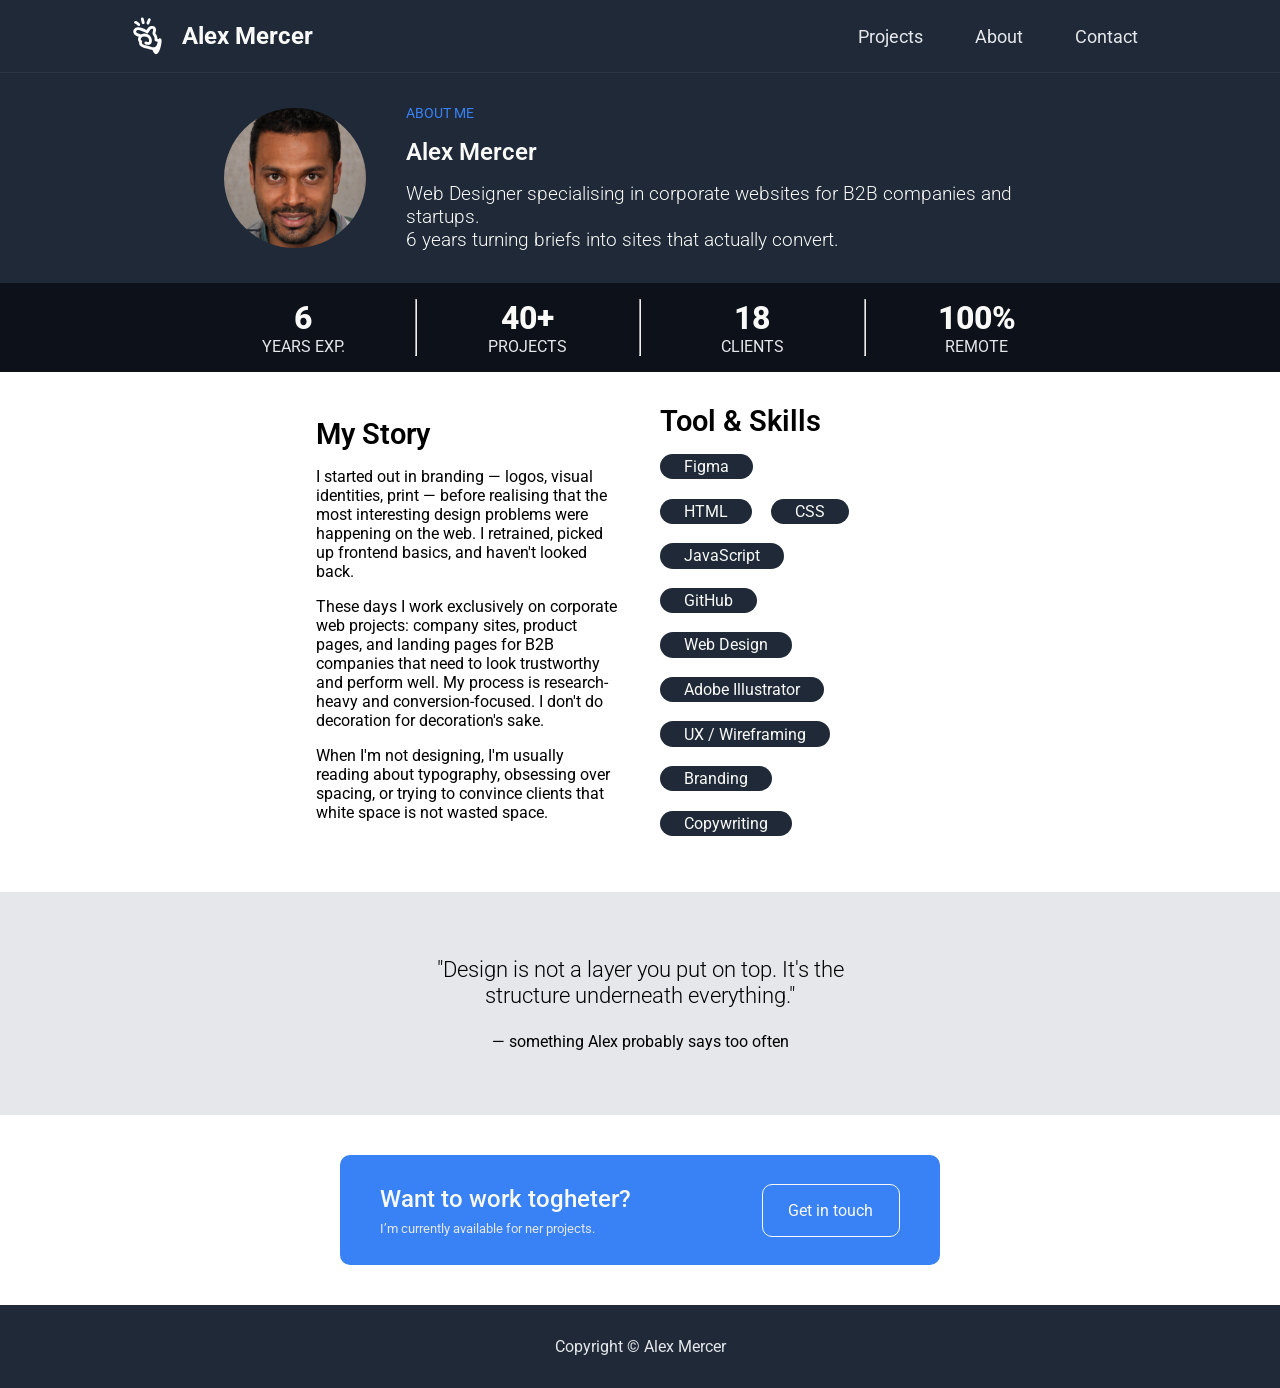
==== about.html @ 3eaa56cc "Update" ====
<!DOCTYPE html>

<html lang="en">

<head>
    <meta charset="UTF-8">
    <meta name="viewport" content="width=device-width, initial-scale=1.0">

    <meta name="description"
        content="We provide guidance in areas such as leadership development, process refinement, and growth planning - helping you stay resilient in an evolving marketplace.">
    <meta name="author" content="Paula, Daniele and Francesco">

    <title>About</title>

    <link rel="icon" href="assets/logos/logo.svg" type="image/svg+xml">

    <link rel="preconnect" href="https://fonts.googleapis.com">
    <link rel="preconnect" href="https://fonts.gstatic.com" crossorigin>
    <link
        href="https://fonts.googleapis.com/css2?family=Inter:ital,opsz,wght@0,14..32,100..900;1,14..32,100..900&family=Roboto+Mono:ital,wght@0,100..700;1,100..700&family=Roboto:ital,wght@0,100..900;1,100..900&display=swap"
        rel="stylesheet">

    <link rel="stylesheet" href="https://use.hugeicons.com/font/icons.css">

    <link rel="stylesheet" href="css/base.css">

    <link rel="stylesheet" href="css/components/header.css">
    <link rel="stylesheet" href="css/components/footer.css">

    <link rel="stylesheet" href="css/pages/about.css">
</head>

<body class="about-body-container">

    <header class="header">
        <a href="index.html" class="header-logo">
            <img src="assets/logos/logo.svg" alt="Alex Mercer's Logo">
            <span>Alex Mercer</span>
        </a>
        <div>
            <input type="checkbox" id="menu-toggle" class="menu-checkbox">
            <label for="menu-toggle" class="hamburger">
                <span class="bar"></span>
                <span class="bar"></span>
                <span class="bar"></span>
            </label>

            <nav class="nav">
                <ul class="nav-items">
                    <li><a href="projects.html">Projects</a></li>
                    <li><a href="about.html">About</a></li>
                    <li><a href="contact.html">Contact</a></li>
                </ul>
            </nav>
        </div>
    </header>

    <main class="about-main-container">
        <section class="about-section1">
            <div class="about-section1-content">
                <figure>
                    <img width="150" src="/assets/profile-picture-Alex.png" alt="">
                    <figcaption></figcaption>
                </figure>

                <div class="about-section1-info">
                    <span>ABOUT ME</span>
                    <h1>Alex Mercer</h1>
                    <p>
                        Web Designer specialising in corporate websites for B2B companies and startups. <br>
                        6 years turning briefs into sites that actually convert.
                    </p>
                </div>
            </div>
        </section>

        <section class="about-section2">
            <div class="about-section2-content">
                <ol>
                    <li>
                        <h2>6</h2>
                        <span>YEARS EXP.</span>
                    </li>
                    <hr>
                    <li>
                        <h2>40+</h2>
                        <span>PROJECTS</span>
                    </li>
                    <hr>
                    <li>
                        <h2>18</h2>
                        <span>CLIENTS</span>
                    </li>
                    <hr>
                    <li>
                        <h2>100%</h2>
                        <span>REMOTE</span>
                    </li>
                </ol>
            </div>
        </section>

        <section class="about-section3">
            <div class="about-story">
                <h3>My Story</h3>
                <p>
                    I started out in branding — logos, visual identities, print — before realising that the most
                    interesting design problems were happening on the web.
                    I retrained, picked up frontend basics, and haven't looked back.
                </p>
                <p>
                    These days I work exclusively on corporate web projects: company sites, product pages, and landing
                    pages for B2B companies that need to look trustworthy and perform well.
                    My process is research-heavy and conversion-focused. I don't do decoration for decoration's sake.
                </p>
                <p>
                    When I'm not designing, I'm usually reading about typography, obsessing over spacing, or trying to
                    convince clients that white space is not wasted space.
                </p>
            </div>

            <div class="about-skills">
                <h3>Tool & Skills</h3>
                <ol>
                    <li>Figma</li>
                    <li>HTML</li>
                    <li>CSS</li>
                    <li>JavaScript</li>
                    <li>GitHub</li>
                    <li>Web Design</li>
                    <li>Adobe Illustrator</li>
                    <li>UX / Wireframing</li>
                    <li>Branding</li>
                    <li>Copywriting</li>
                </ol>
            </div>
        </section>

        <section class="about-section4">
            <p>"Design is not a layer you put on top. It's the structure underneath everything."</p>
            <p>— something Alex probably says too often</p>
        </section>

        <section class="about-section5">
            <div class="about-section5-content">
                <div>
                    <h4>Want to work togheter?</h4>
                    <p>I’m currently available for ner projects.</p>
                </div>
                <a href="/contact.html">Get in touch</a>
            </div>
        </section>
    </main>

    <footer class="footer">
        <p>Copyright © Alex Mercer</p>
    </footer>
</body>

</html>
---- css/base.css ----
:root {
    --color-white: #F9FAF8;
    --color-dark: #1F2937;
    --color-darkest: #0d121a;
    --color-grey: #E5E7EB;

    --color-accent: #3882F6;

    --color-error: #ff4d4f;
    --color-success: #52c41a;
    --color-warning: #faad14;

    --logo-size: 1.5rem;
    --hero-main: 3rem;
    --hero-secondary: 1.125rem;
    --information-header: 2.25rem;
    --quote-text: 2.25rem;

    --font-roboto: 'Roboto', system-ui, sans-serif;
    --font-mono: 'Roboto Mono', Consolas, monospace;
}

*, *::before, *::after {
    margin: 0;
    padding: 0;
    box-sizing: border-box;
}

html {
    scroll-behavior: smooth;
}

body {
    margin: 0;
    padding: 0;
    font-family: var(--font-roboto);
}

h1, h2, h3, h4, h5, h6,
p,
span,
small, strong, em {
    margin: 0;
    padding: 0;
    font-weight: normal;
}

ul, ol {
    margin: 0;
    padding: 0;
    list-style-type: none;
}

a {
    margin: 0;
    padding: 0;
    text-decoration: none;
}

button, input, select, textarea {
    margin: 0;
    padding: 0;
    font-family: inherit;
    font-size: inherit;
    color: inherit;
    background: none;
    border: none;
    outline: none;
}

img, picture, video, canvas, svg {
    display: block;
    max-width: 100%;
    height: auto;
}
---- css/components/header.css ----
.header {
  display: flex;
  justify-content: space-between;
  align-items: center;
  background-color: var(--color-dark);
  border-bottom: 1px solid #f5f5f510;
  padding: 1rem 8rem;
}

.header-logo {
  display: flex;
  align-items: center;
  gap: 0.875rem;
}

.header-logo img {
  height: 2.5rem;
  width: auto;
}

.header-logo span {
  color: var(--color-white);
  font-size: var(--logo-size);
  font-weight: 700;
}

.nav-items {
  display: flex;
  align-items: center;
  gap: 1.5rem;
}

.nav-items a {
  font-size: var(--hero-secondary);
  color: var(--color-grey);
  padding: 0.5rem 0.875rem;
  border-radius: 0.5rem;
  transition: 0.15s ease-in-out;
}

.nav-items a:hover {
  background-color: #304b7750;
  color: var(--color-accent);
}

/* Responsive */
.menu-checkbox {
  display: none;
}

.hamburger {
  display: none;
  cursor: pointer;
  padding: 10px;
}

.bar {
  display: block;
  width: 25px;
  height: 3px;
  margin: 5px 0;
  background-color: var(--color-white);
  transition: 0.3s;
}

@media (max-width: 767px) {
  .header {
    padding: 1rem 1.25rem;
    flex-wrap: wrap;
  }

  .hamburger {
    display: block;
  }

  .nav {
    position: fixed;
    top: 70px;
    left: -100%;
    width: 100%;
    background-color: var(--color-dark);
    border-top: 2px solid var(--color-white);
    border-bottom: 2px solid var(--color-white);
    transition: left 0.4s ease;
  }

  .nav-items {
    flex-direction: column;
    align-items: center;
    gap: 1.5rem;
    padding: 1rem;
  }

  .menu-checkbox:checked~.hamburger~.nav {
    left: 0;
  }

  .menu-checkbox:checked~.hamburger .bar:nth-child(1) {
    transform: translateY(8px) rotate(45deg);
  }

  .menu-checkbox:checked~.hamburger .bar:nth-child(2) {
    opacity: 0;
  }

  .menu-checkbox:checked~.hamburger .bar:nth-child(3) {
    transform: translateY(-8px) rotate(-45deg);
  }
}
---- css/components/footer.css ----
.footer {
    width: 100%;
    background-color: var(--color-dark);
    text-align: center;
    color: var(--color-grey);
    padding: 2rem;
}
---- css/pages/about.css ----
.about-body-container {
    width: 100vw;
    height: 100vh;
}

.about-main-container {
    display: flex;
    align-items: center;
    flex-direction: column;

}

.about-section1 {
    width: 100%;
    display: flex;
    justify-content: center;
    background-color: var(--color-dark);
    color: var(--color-white);
}

.about-section1-content {
    width: 70%;
    padding: 2rem;
    display: flex;
    align-items: center;
    gap: 2.5rem;
}

.about-section1-content img {
    border-radius: 100%;
}

.about-section1-info {
    display: flex;
    flex-direction: column;
    gap: 1rem;
}

.about-section1-info span {
    font-size: 0.9rem;
    font-weight: 400;
    color: var(--color-accent);
}

.about-section1-info h1 {
    font-weight: 600;
}

.about-section1-info p {
    font-size: 1.2rem;
    font-weight: 300;
}

.about-section2 {
    width: 100%;
    display: flex;
    justify-content: center;
    background-color: var(--color-darkest);
    color: var(--color-white);
}

.about-section2-content {
    width: 70%;
    padding: 1rem 0;
}

.about-section2-content ol {
    display: flex;
    justify-content: center;
}

.about-section2-content ol li {
    flex: 1;
    text-align: center;
}

.about-section2-content ol li h2 {
    font-size: 2rem;
    font-weight: 800;
}

.about-section2-content ol li span {
    color: var(--color-grey);
    font-weight: 400;
}

.about-section2-content ol li hr {
    color: var(--color-grey);
}

.about-section3 {
    display: flex;
    justify-content: center;
    align-items: center;
    padding: 2rem;
    gap: 2.5rem;
    margin-bottom: 1.5rem;
}

.about-section3 div {
    width: 25%;
}

.about-section3 h3 {
    font-size: 1.8rem;
    font-weight: 600;
}

.about-section3 .about-story,
.about-section3 .about-skills {
    display: flex;
    flex-direction: column;
    gap: 1rem;
}

.about-section3 .about-skills ol {
    width: 65%;
    display: flex;
    flex-wrap: wrap;
    gap: 1.2rem;
}

.about-section3 .about-skills li {
    background-color: var(--color-dark);
    color: var(--color-white);
    padding: 0.2rem 1.5rem;
    border-radius: 50px;
}

.about-section4 {
    width: 100%;
    background-color: var(--color-grey);
    text-align: center;
    padding: 2.5rem;
}

.about-section4 p {
    margin: 1.5rem 0;
}

.about-section4 p:first-of-type {
    width: 40%;
    margin-left: auto;
    margin-right: auto;
    font-size: 1.4rem;
    font-weight: 300;
}

.about-section5 {
    width: 100%;
    padding: 2.5rem;

}

.about-section5-content {
    width: 50%;
    margin-left: auto;
    margin-right: auto;
    background-color: var(--color-accent);
    color: var(--color-white);
    display: flex;
    justify-content: space-between;
    align-items: center;
    padding: 1.8rem 2.5rem;
    border-radius: 10px;
}

.about-section5-content h4 {
    font-size: 1.5rem;
    font-weight: 500;
    margin-bottom: 0.5rem;
}

.about-section5-content p {
    font-size: 0.8rem;
    color: var(--color-grey);
}

.about-section5-content a {
    color: var(--color-white);
    border: 1px solid var(--color-white);
    border-radius: 10px;
    padding: 1rem 1.6rem;
    transition: color 0.3s ease, background-color 0.3s ease;
}

.about-section5-content a:hover,
.about-section5-content a:active {
    background-color: var(--color-white);
    color: var(--color-accent);
}

@media (max-width: 767px) {

    .about-section1-content {
        width: 90%;
        padding: 1rem;
        flex-direction: column;
        text-align: center;
        gap: 1.5rem;
    }

    .about-section1-info {
        gap: 0.5rem;
    }

    .about-section2-content {
        width: 100%;
    }

    .about-section2-content ol {
        justify-content: space-between;
    }

    .about-section2-content ol li h2 {
        font-size: 1.6rem;
        font-weight: 700;
    }

    .about-section2-content ol li span {
        font-size: 0.9rem;
    }

    .about-section3 {
        flex-direction: column;
        text-align: center;
        padding: 1rem;
    }

    .about-section3 div {
        width: 100%;
    }

    .about-section3 .about-skills ol {
        width: 100%;
        align-items: center;
        justify-content: center;
    }

    .about-section4 {
        padding: 1.8rem;
    }

    .about-section4 p {
        margin: 1rem 0;
    }

    .about-section4 p:first-of-type {
        width: 100%;
        font-size: 1.2rem;
    }

    .about-section5-content {
        width: 100%;
        flex-direction: column;
        text-align: center;
        padding: 1.2rem 2rem;
        gap: 1rem;
    }

    .about-section5-content a {
        padding: 0.5rem 1rem;
    }
}
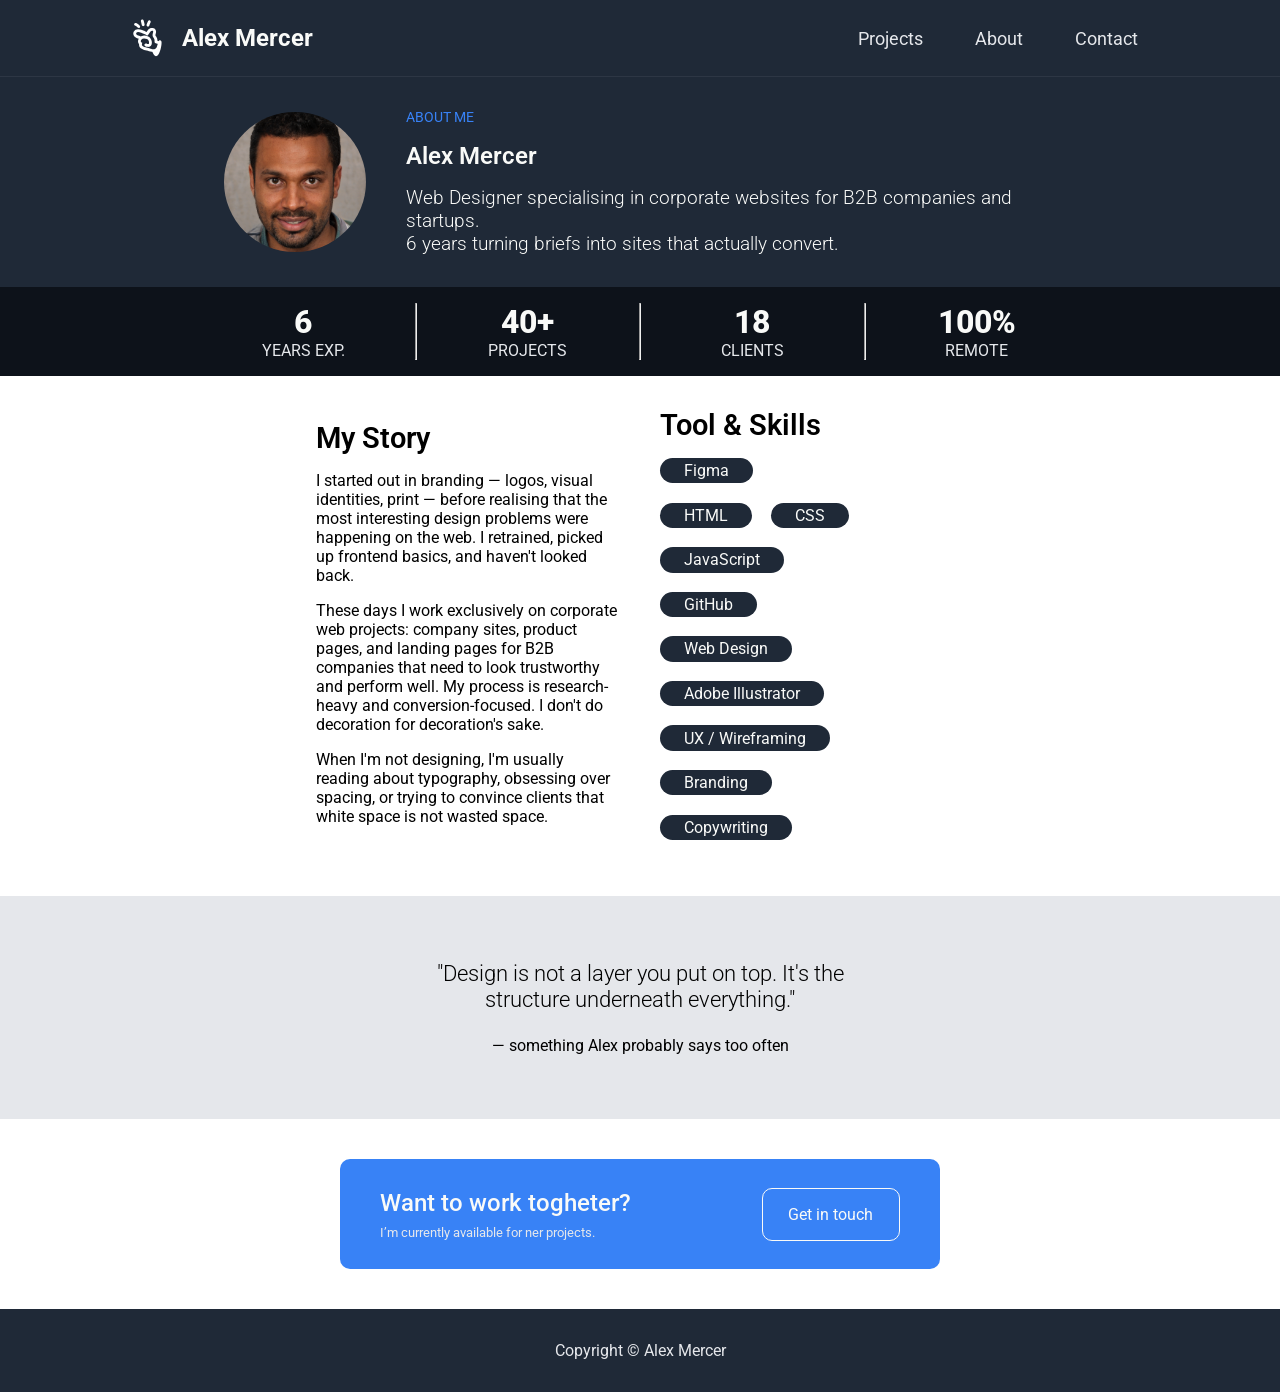
==== commit 434bc53c: "Review and Bugfix" ====
--- a/about.html
+++ b/about.html
@@ -1,5 +1,4 @@
 <!DOCTYPE html>
-
 <html lang="en">
 
 <head>
@@ -10,6 +9,11 @@
         content="We provide guidance in areas such as leadership development, process refinement, and growth planning - helping you stay resilient in an evolving marketplace.">
     <meta name="author" content="Paula, Daniele and Francesco">
 
+    <meta property="og:title" content="Website | by Group">
+    <meta property="og:description"
+        content="We provide guidance in areas such as leadership development, process refinement, and growth planning.">
+    <meta property="og:type" content="website">
+
     <title>About</title>
 
     <link rel="icon" href="assets/logos/logo.svg" type="image/svg+xml">
@@ -17,9 +21,8 @@
     <link rel="preconnect" href="https://fonts.googleapis.com">
     <link rel="preconnect" href="https://fonts.gstatic.com" crossorigin>
     <link
-        href="https://fonts.googleapis.com/css2?family=Inter:ital,opsz,wght@0,14..32,100..900;1,14..32,100..900&family=Roboto+Mono:ital,wght@0,100..700;1,100..700&family=Roboto:ital,wght@0,100..900;1,100..900&display=swap"
+        href="https://fonts.googleapis.com/css2?family=Roboto+Mono:ital,wght@0,100..700;1,100..700&family=Roboto:ital,wght@0,100..900;1,100..900&display=swap"
         rel="stylesheet">
-
     <link rel="stylesheet" href="https://use.hugeicons.com/font/icons.css">
 
     <link rel="stylesheet" href="css/base.css">
@@ -39,7 +42,7 @@
         </a>
         <div>
             <input type="checkbox" id="menu-toggle" class="menu-checkbox">
-            <label for="menu-toggle" class="hamburger">
+            <label for="menu-toggle" class="hamburger" aria-label="Toggle navigations">
                 <span class="bar"></span>
                 <span class="bar"></span>
                 <span class="bar"></span>
@@ -48,7 +51,7 @@
             <nav class="nav">
                 <ul class="nav-items">
                     <li><a href="projects.html">Projects</a></li>
-                    <li><a href="about.html">About</a></li>
+                    <li><a href="about.html" aria-current="page">About</a></li>
                     <li><a href="contact.html">Contact</a></li>
                 </ul>
             </nav>
--- a/css/components/header.css
+++ b/css/components/header.css
@@ -4,7 +4,7 @@
   align-items: center;
   background-color: var(--color-dark);
   border-bottom: 1px solid #f5f5f510;
-  padding: 1rem 8rem;
+  padding: 1.125rem 8rem;
 }
 
 .header-logo {
@@ -43,7 +43,6 @@
   color: var(--color-accent);
 }
 
-/* Responsive */
 .menu-checkbox {
   display: none;
 }
@@ -63,10 +62,19 @@
   transition: 0.3s;
 }
 
-@media (max-width: 767px) {
+@media (max-width: 1024px) {
+  .header {
+    padding: 1.125rem 3rem;
+  }
+}
+
+@media (max-width: 600px) {
   .header {
     padding: 1rem 1.25rem;
-    flex-wrap: wrap;
+    justify-content: space-between;
+    flex-direction: row;
+    align-items: center;
+    gap: 0;
   }
 
   .hamburger {
@@ -106,4 +114,59 @@
   .menu-checkbox:checked~.hamburger .bar:nth-child(3) {
     transform: translateY(-8px) rotate(-45deg);
   }
+
+  .nav-items a {
+    padding: 0.5rem 0.875rem;
+    font-size: var(--hero-secondary);
+  }
+}
+
+@media (min-width: 601px) and (max-width: 768px) {
+  .header {
+    padding: 1rem 1.25rem;
+    justify-content: space-between;
+  }
+
+  .hamburger {
+    display: block;
+  }
+
+  .nav {
+    position: fixed;
+    top: 70px;
+    left: -100%;
+    width: 100%;
+    background-color: var(--color-dark);
+    border-top: 2px solid var(--color-white);
+    border-bottom: 2px solid var(--color-white);
+    transition: left 0.4s ease;
+  }
+
+  .nav-items {
+    flex-direction: column;
+    align-items: center;
+    gap: 1.5rem;
+    padding: 1rem;
+  }
+
+  .menu-checkbox:checked~.hamburger~.nav {
+    left: 0;
+  }
+
+  .menu-checkbox:checked~.hamburger .bar:nth-child(1) {
+    transform: translateY(8px) rotate(45deg);
+  }
+
+  .menu-checkbox:checked~.hamburger .bar:nth-child(2) {
+    opacity: 0;
+  }
+
+  .menu-checkbox:checked~.hamburger .bar:nth-child(3) {
+    transform: translateY(-8px) rotate(-45deg);
+  }
+
+  .nav-items a {
+    padding: 0.5rem 0.875rem;
+    font-size: var(--hero-secondary);
+  }
 }
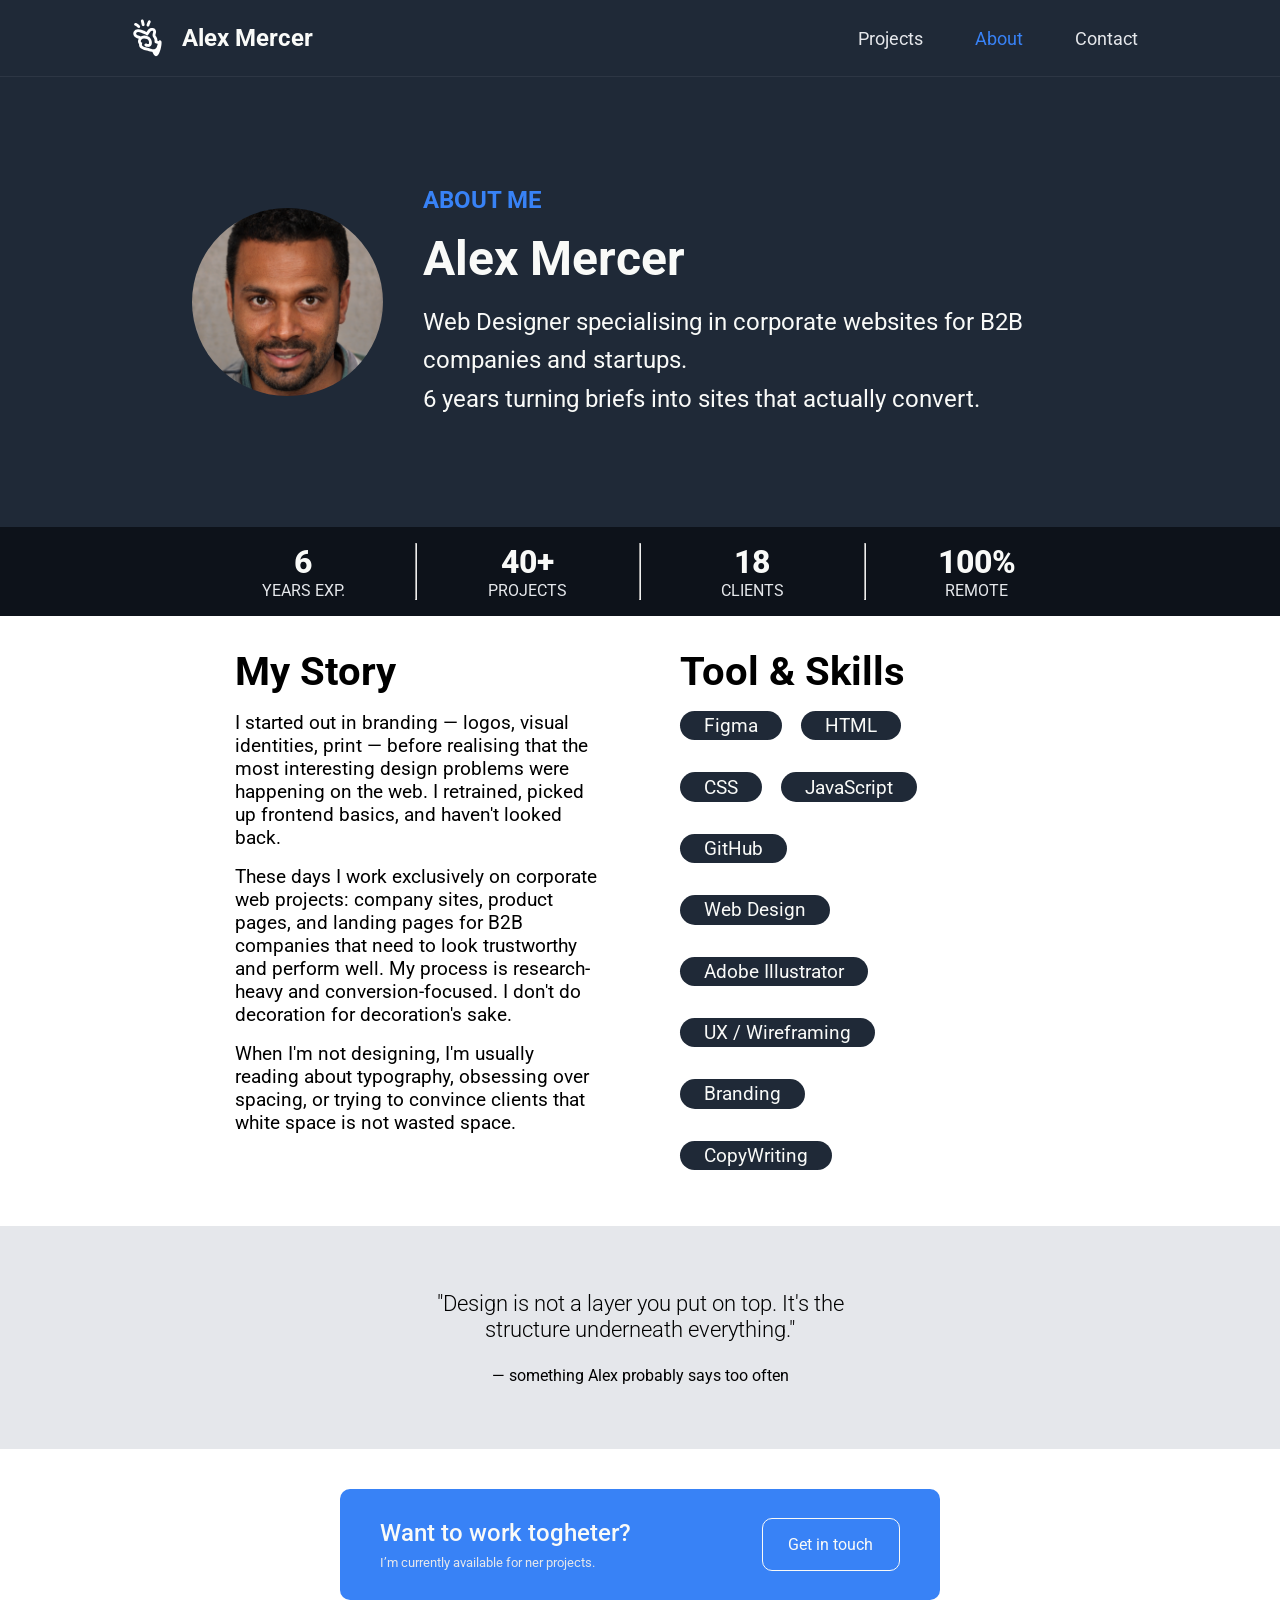
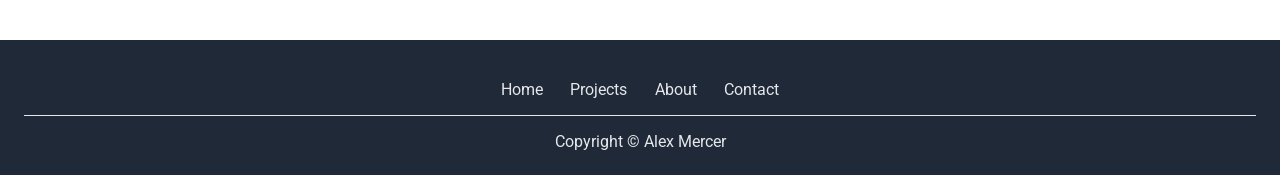
==== commit d620ce17: "Complete Complete the about page, added a class to the header that change tag a color based on the p" ====
--- a/about.html
+++ b/about.html
@@ -9,11 +9,6 @@
         content="We provide guidance in areas such as leadership development, process refinement, and growth planning - helping you stay resilient in an evolving marketplace.">
     <meta name="author" content="Paula, Daniele and Francesco">
 
-    <meta property="og:title" content="Website | by Group">
-    <meta property="og:description"
-        content="We provide guidance in areas such as leadership development, process refinement, and growth planning.">
-    <meta property="og:type" content="website">
-
     <title>About</title>
 
     <link rel="icon" href="assets/logos/logo.svg" type="image/svg+xml">
@@ -21,8 +16,9 @@
     <link rel="preconnect" href="https://fonts.googleapis.com">
     <link rel="preconnect" href="https://fonts.gstatic.com" crossorigin>
     <link
-        href="https://fonts.googleapis.com/css2?family=Roboto+Mono:ital,wght@0,100..700;1,100..700&family=Roboto:ital,wght@0,100..900;1,100..900&display=swap"
+        href="https://fonts.googleapis.com/css2?family=Inter:ital,opsz,wght@0,14..32,100..900;1,14..32,100..900&family=Roboto+Mono:ital,wght@0,100..700;1,100..700&family=Roboto:ital,wght@0,100..900;1,100..900&display=swap"
         rel="stylesheet">
+
     <link rel="stylesheet" href="https://use.hugeicons.com/font/icons.css">
 
     <link rel="stylesheet" href="css/base.css">
@@ -42,7 +38,7 @@
         </a>
         <div>
             <input type="checkbox" id="menu-toggle" class="menu-checkbox">
-            <label for="menu-toggle" class="hamburger" aria-label="Toggle navigations">
+            <label for="menu-toggle" class="hamburger">
                 <span class="bar"></span>
                 <span class="bar"></span>
                 <span class="bar"></span>
@@ -51,7 +47,7 @@
             <nav class="nav">
                 <ul class="nav-items">
                     <li><a href="projects.html">Projects</a></li>
-                    <li><a href="about.html" aria-current="page">About</a></li>
+                    <li><a class="current-page" href="about.html">About</a></li>
                     <li><a href="contact.html">Contact</a></li>
                 </ul>
             </nav>
@@ -62,7 +58,7 @@
         <section class="about-section1">
             <div class="about-section1-content">
                 <figure>
-                    <img width="150" src="/assets/profile-picture-Alex.png" alt="">
+                    <img src="/assets/img/Avatar.png" alt="">
                     <figcaption></figcaption>
                 </figure>
 
@@ -134,7 +130,7 @@
                     <li>Adobe Illustrator</li>
                     <li>UX / Wireframing</li>
                     <li>Branding</li>
-                    <li>Copywriting</li>
+                    <li>CopyWriting</li>
                 </ol>
             </div>
         </section>
@@ -156,6 +152,15 @@
     </main>
 
     <footer class="footer">
+        <nav>
+            <ul class="nav-footer">
+                <li><a href="index.html">Home</a></li>
+                <li><a href="projects.html">Projects</a></li>
+                <li><a href="about.html">About</a></li>
+                <li><a href="contact.html">Contact</a></li>
+            </ul>
+        </nav>
+
         <p>Copyright © Alex Mercer</p>
     </footer>
 </body>
--- a/css/components/header.css
+++ b/css/components/header.css
@@ -38,8 +38,13 @@
   transition: 0.15s ease-in-out;
 }
 
+.nav-items a:hover,
 .nav-items a:hover {
   background-color: #304b7750;
+  color: var(--color-accent);
+}
+
+.nav-items .current-page{
   color: var(--color-accent);
 }
 
@@ -62,19 +67,10 @@
   transition: 0.3s;
 }
 
-@media (max-width: 1024px) {
-  .header {
-    padding: 1.125rem 3rem;
-  }
-}
-
-@media (max-width: 600px) {
+@media (max-width: 768px) {
   .header {
     padding: 1rem 1.25rem;
-    justify-content: space-between;
-    flex-direction: row;
-    align-items: center;
-    gap: 0;
+    flex-wrap: wrap;
   }
 
   .hamburger {
@@ -114,59 +110,4 @@
   .menu-checkbox:checked~.hamburger .bar:nth-child(3) {
     transform: translateY(-8px) rotate(-45deg);
   }
-
-  .nav-items a {
-    padding: 0.5rem 0.875rem;
-    font-size: var(--hero-secondary);
-  }
-}
-
-@media (min-width: 601px) and (max-width: 768px) {
-  .header {
-    padding: 1rem 1.25rem;
-    justify-content: space-between;
-  }
-
-  .hamburger {
-    display: block;
-  }
-
-  .nav {
-    position: fixed;
-    top: 70px;
-    left: -100%;
-    width: 100%;
-    background-color: var(--color-dark);
-    border-top: 2px solid var(--color-white);
-    border-bottom: 2px solid var(--color-white);
-    transition: left 0.4s ease;
-  }
-
-  .nav-items {
-    flex-direction: column;
-    align-items: center;
-    gap: 1.5rem;
-    padding: 1rem;
-  }
-
-  .menu-checkbox:checked~.hamburger~.nav {
-    left: 0;
-  }
-
-  .menu-checkbox:checked~.hamburger .bar:nth-child(1) {
-    transform: translateY(8px) rotate(45deg);
-  }
-
-  .menu-checkbox:checked~.hamburger .bar:nth-child(2) {
-    opacity: 0;
-  }
-
-  .menu-checkbox:checked~.hamburger .bar:nth-child(3) {
-    transform: translateY(-8px) rotate(-45deg);
-  }
-
-  .nav-items a {
-    padding: 0.5rem 0.875rem;
-    font-size: var(--hero-secondary);
-  }
 }
--- a/css/components/footer.css
+++ b/css/components/footer.css
@@ -3,5 +3,23 @@
     background-color: var(--color-dark);
     text-align: center;
     color: var(--color-grey);
-    padding: 2rem;
+    padding: 1.5rem;
+}
+
+.footer .nav-footer{
+    display: flex;
+    justify-content: center;
+    gap: 1.7rem;
+    margin-bottom: 1rem;
+    padding: 1rem;
+    border-bottom: 1px solid var(--color-grey);
+}
+
+footer .nav-footer a{
+    color: var(--color-grey);
+}
+
+footer .nav-footer a:hover,
+footer .nav-footer a:active{
+    color: var(--color-accent);
 }
--- a/css/pages/about.css
+++ b/css/pages/about.css
@@ -1,13 +1,14 @@
 .about-body-container {
-    width: 100vw;
+    width: 100%;
     height: 100vh;
+    box-sizing: border-box;
 }
 
 .about-main-container {
     display: flex;
     align-items: center;
     flex-direction: column;
-
+    overflow-x: hidden;
 }
 
 .about-section1 {
@@ -20,13 +21,14 @@
 
 .about-section1-content {
     width: 70%;
-    padding: 2rem;
+    min-height: 50vh;
     display: flex;
     align-items: center;
     gap: 2.5rem;
 }
 
 .about-section1-content img {
+    width: 250px;
     border-radius: 100%;
 }
 
@@ -37,18 +39,19 @@
 }
 
 .about-section1-info span {
-    font-size: 0.9rem;
-    font-weight: 400;
+    font-size: 1.5rem;
+    font-weight: bolder;
     color: var(--color-accent);
 }
 
 .about-section1-info h1 {
-    font-weight: 600;
+    font-size: 3rem;
+    font-weight: bolder;
 }
 
 .about-section1-info p {
-    font-size: 1.2rem;
-    font-weight: 300;
+    font-size: 1.5rem;
+    line-height: 1.6;
 }
 
 .about-section2 {
@@ -89,21 +92,27 @@
 }
 
 .about-section3 {
+    min-height: 30vh;
     display: flex;
     justify-content: center;
-    align-items: center;
+    align-items: start;
     padding: 2rem;
-    gap: 2.5rem;
+    gap: 5rem;
     margin-bottom: 1.5rem;
 }
 
 .about-section3 div {
-    width: 25%;
+    width: 30%;
+    min-height: 60%;
 }
 
 .about-section3 h3 {
-    font-size: 1.8rem;
-    font-weight: 600;
+    font-size: 2.5rem;
+    font-weight: bolder;
+}
+
+.about-story p{
+    font-size: 1.2rem;
 }
 
 .about-section3 .about-story,
@@ -114,15 +123,17 @@
 }
 
 .about-section3 .about-skills ol {
-    width: 65%;
+    width: 70%;
     display: flex;
     flex-wrap: wrap;
-    gap: 1.2rem;
+    row-gap: 2rem;
+    column-gap: 1.2rem;
 }
 
 .about-section3 .about-skills li {
     background-color: var(--color-dark);
     color: var(--color-white);
+    font-size: 1.2rem;
     padding: 0.2rem 1.5rem;
     border-radius: 50px;
 }
@@ -194,14 +205,31 @@
 
     .about-section1-content {
         width: 90%;
-        padding: 1rem;
+        padding: 0.5rem;
         flex-direction: column;
-        text-align: center;
+        text-align: left;
         gap: 1.5rem;
     }
 
     .about-section1-info {
         gap: 0.5rem;
+    }
+    .about-section1-content img{
+        width: 150px;
+    }
+
+    .about-section1-info span{
+        font-size: 1rem;
+        font-weight: 500;
+        text-align: center;
+    }
+
+    .about-section1-info h1{
+        font-size: 2.5rem;
+    }
+
+    .about-section1-info p{
+        font-size: 1.1rem;
     }
 
     .about-section2-content {
@@ -225,16 +253,28 @@
         flex-direction: column;
         text-align: center;
         padding: 1rem;
+        gap: 2rem;
     }
 
     .about-section3 div {
         width: 100%;
+    }
+
+    .about-section3 h3{
+        font-size: 2rem;
+        font-weight: bold;
     }
 
     .about-section3 .about-skills ol {
         width: 100%;
         align-items: center;
         justify-content: center;
+        row-gap: 0.8rem;
+        column-gap: 0.8rem;
+    }
+
+    .about-section3 .about-skills li {
+        padding: 0.2rem 1rem;
     }
 
     .about-section4 {
@@ -261,4 +301,41 @@
     .about-section5-content a {
         padding: 0.5rem 1rem;
     }
+}
+
+@media (min-width: 768px) and (max-width: 1024px){
+
+    .about-section1-content{
+        width: 90%;
+    }
+
+    .about-section1-content img{
+        width: 350px;
+        
+    }
+
+    .about-section2-content {
+        width: 100%;
+    }
+
+    .about-section3{
+        gap: 1rem;
+    }
+
+    .about-section3 div{
+        width: 50%;
+    }
+
+    .about-section3 .about-skills ol{
+        width: 100%;
+    }
+
+    .about-section4 p:first-of-type{
+        width: 90%;
+    }
+
+    .about-section5-content{
+        width: 85%;
+    }
+
 }
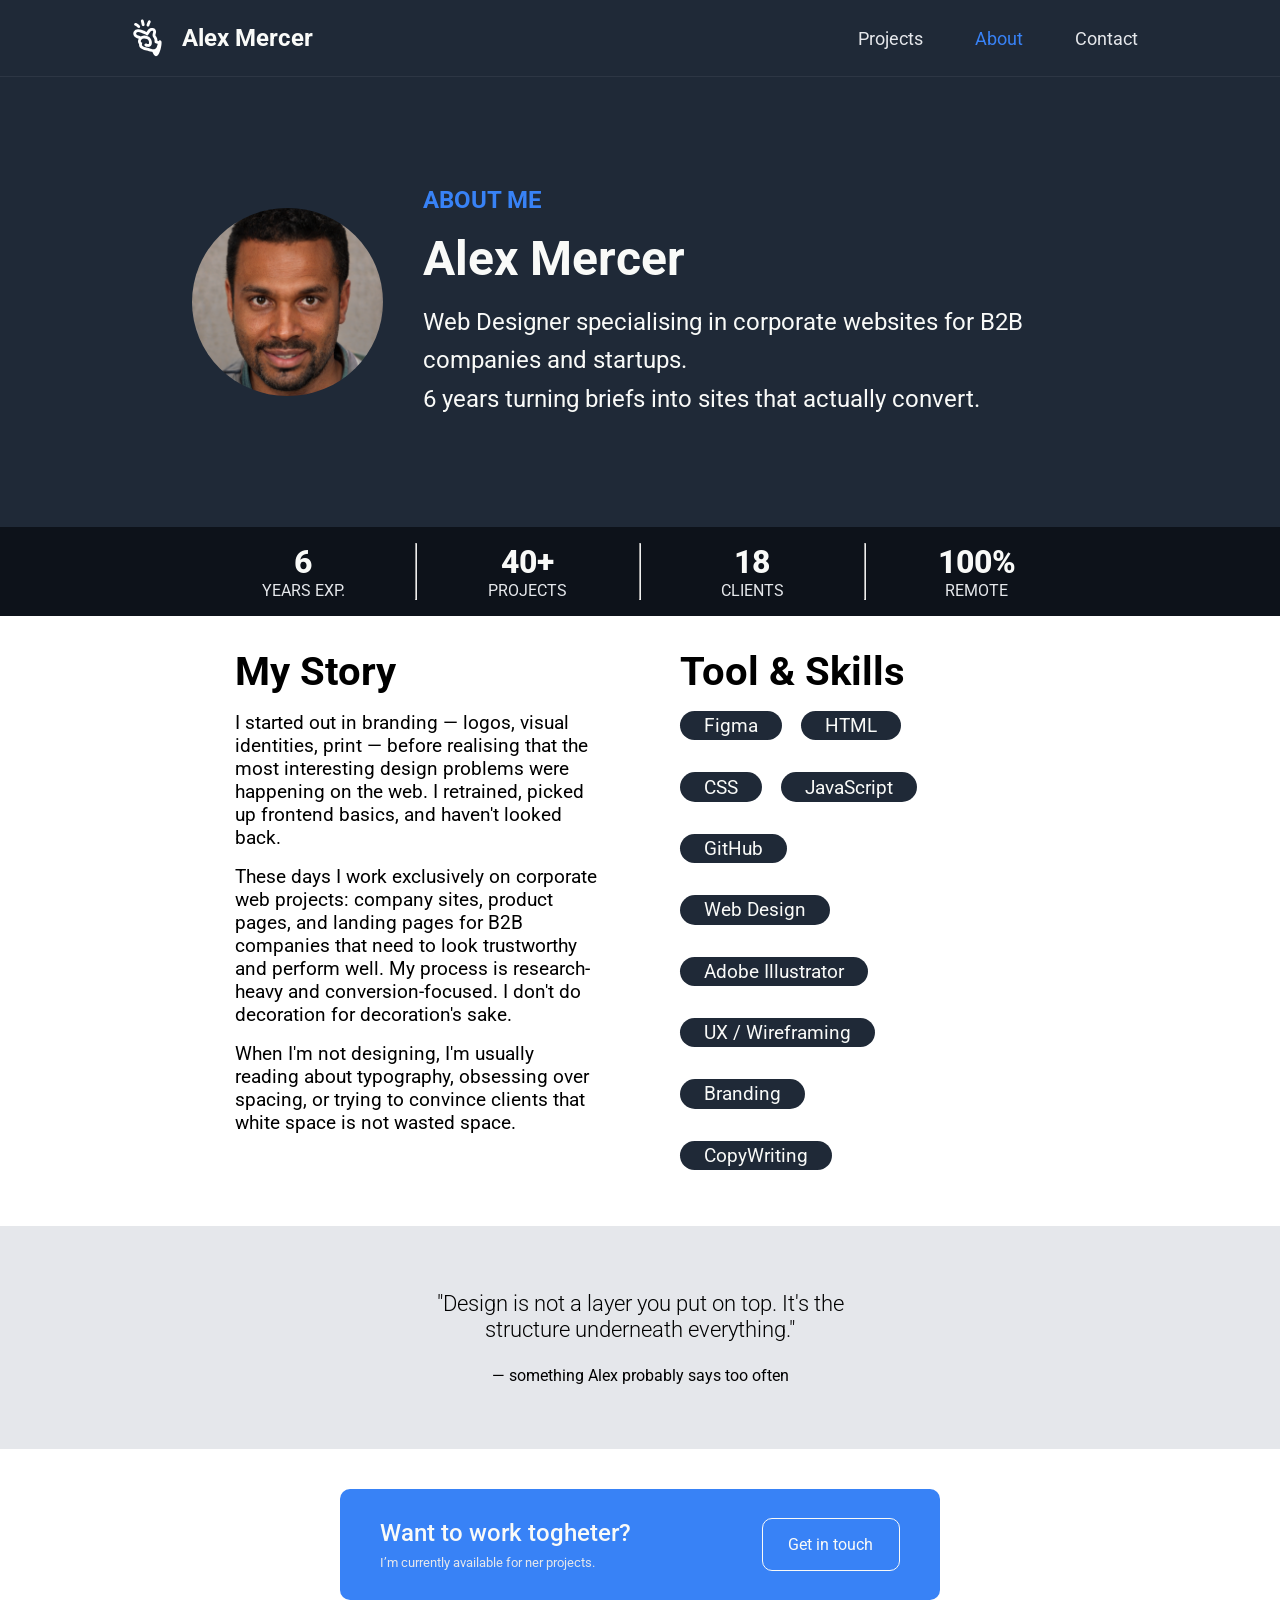
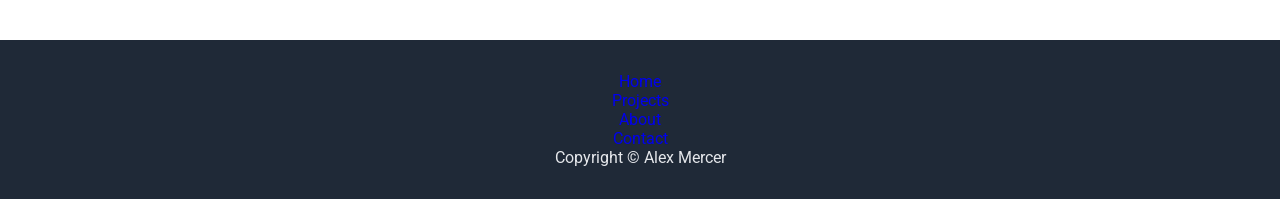
==== commit 73b03632: "Merge branch 'dev' of https://github.com/francescoGemolo/team-website into dev" ====
--- a/about.html
+++ b/about.html
@@ -9,6 +9,11 @@
         content="We provide guidance in areas such as leadership development, process refinement, and growth planning - helping you stay resilient in an evolving marketplace.">
     <meta name="author" content="Paula, Daniele and Francesco">
 
+    <meta property="og:title" content="Website | by Group">
+    <meta property="og:description"
+        content="We provide guidance in areas such as leadership development, process refinement, and growth planning.">
+    <meta property="og:type" content="website">
+
     <title>About</title>
 
     <link rel="icon" href="assets/logos/logo.svg" type="image/svg+xml">
@@ -16,9 +21,8 @@
     <link rel="preconnect" href="https://fonts.googleapis.com">
     <link rel="preconnect" href="https://fonts.gstatic.com" crossorigin>
     <link
-        href="https://fonts.googleapis.com/css2?family=Inter:ital,opsz,wght@0,14..32,100..900;1,14..32,100..900&family=Roboto+Mono:ital,wght@0,100..700;1,100..700&family=Roboto:ital,wght@0,100..900;1,100..900&display=swap"
+        href="https://fonts.googleapis.com/css2?family=Roboto+Mono:ital,wght@0,100..700;1,100..700&family=Roboto:ital,wght@0,100..900;1,100..900&display=swap"
         rel="stylesheet">
-
     <link rel="stylesheet" href="https://use.hugeicons.com/font/icons.css">
 
     <link rel="stylesheet" href="css/base.css">
@@ -38,7 +42,7 @@
         </a>
         <div>
             <input type="checkbox" id="menu-toggle" class="menu-checkbox">
-            <label for="menu-toggle" class="hamburger">
+            <label for="menu-toggle" class="hamburger" aria-label="Toggle navigations">
                 <span class="bar"></span>
                 <span class="bar"></span>
                 <span class="bar"></span>
--- a/css/components/header.css
+++ b/css/components/header.css
@@ -67,10 +67,16 @@
   transition: 0.3s;
 }
 
+@media (max-width: 1024px) {
+  .header {
+    padding: 1.125rem 3rem;
+  }
+}
+
 @media (max-width: 768px) {
   .header {
     padding: 1rem 1.25rem;
-    flex-wrap: wrap;
+    justify-content: space-between;
   }
 
   .hamburger {
@@ -110,4 +116,9 @@
   .menu-checkbox:checked~.hamburger .bar:nth-child(3) {
     transform: translateY(-8px) rotate(-45deg);
   }
+
+  .nav-items a {
+    padding: 0.5rem 0.875rem;
+    font-size: var(--hero-secondary);
+  }
 }
--- a/css/components/footer.css
+++ b/css/components/footer.css
@@ -1,25 +1,7 @@
 .footer {
-    width: 100%;
-    background-color: var(--color-dark);
-    text-align: center;
-    color: var(--color-grey);
-    padding: 1.5rem;
-}
-
-.footer .nav-footer{
-    display: flex;
-    justify-content: center;
-    gap: 1.7rem;
-    margin-bottom: 1rem;
-    padding: 1rem;
-    border-bottom: 1px solid var(--color-grey);
-}
-
-footer .nav-footer a{
-    color: var(--color-grey);
-}
-
-footer .nav-footer a:hover,
-footer .nav-footer a:active{
-    color: var(--color-accent);
+  width: 100%;
+  background-color: var(--color-dark);
+  text-align: center;
+  color: var(--color-grey);
+  padding: 2rem;
 }
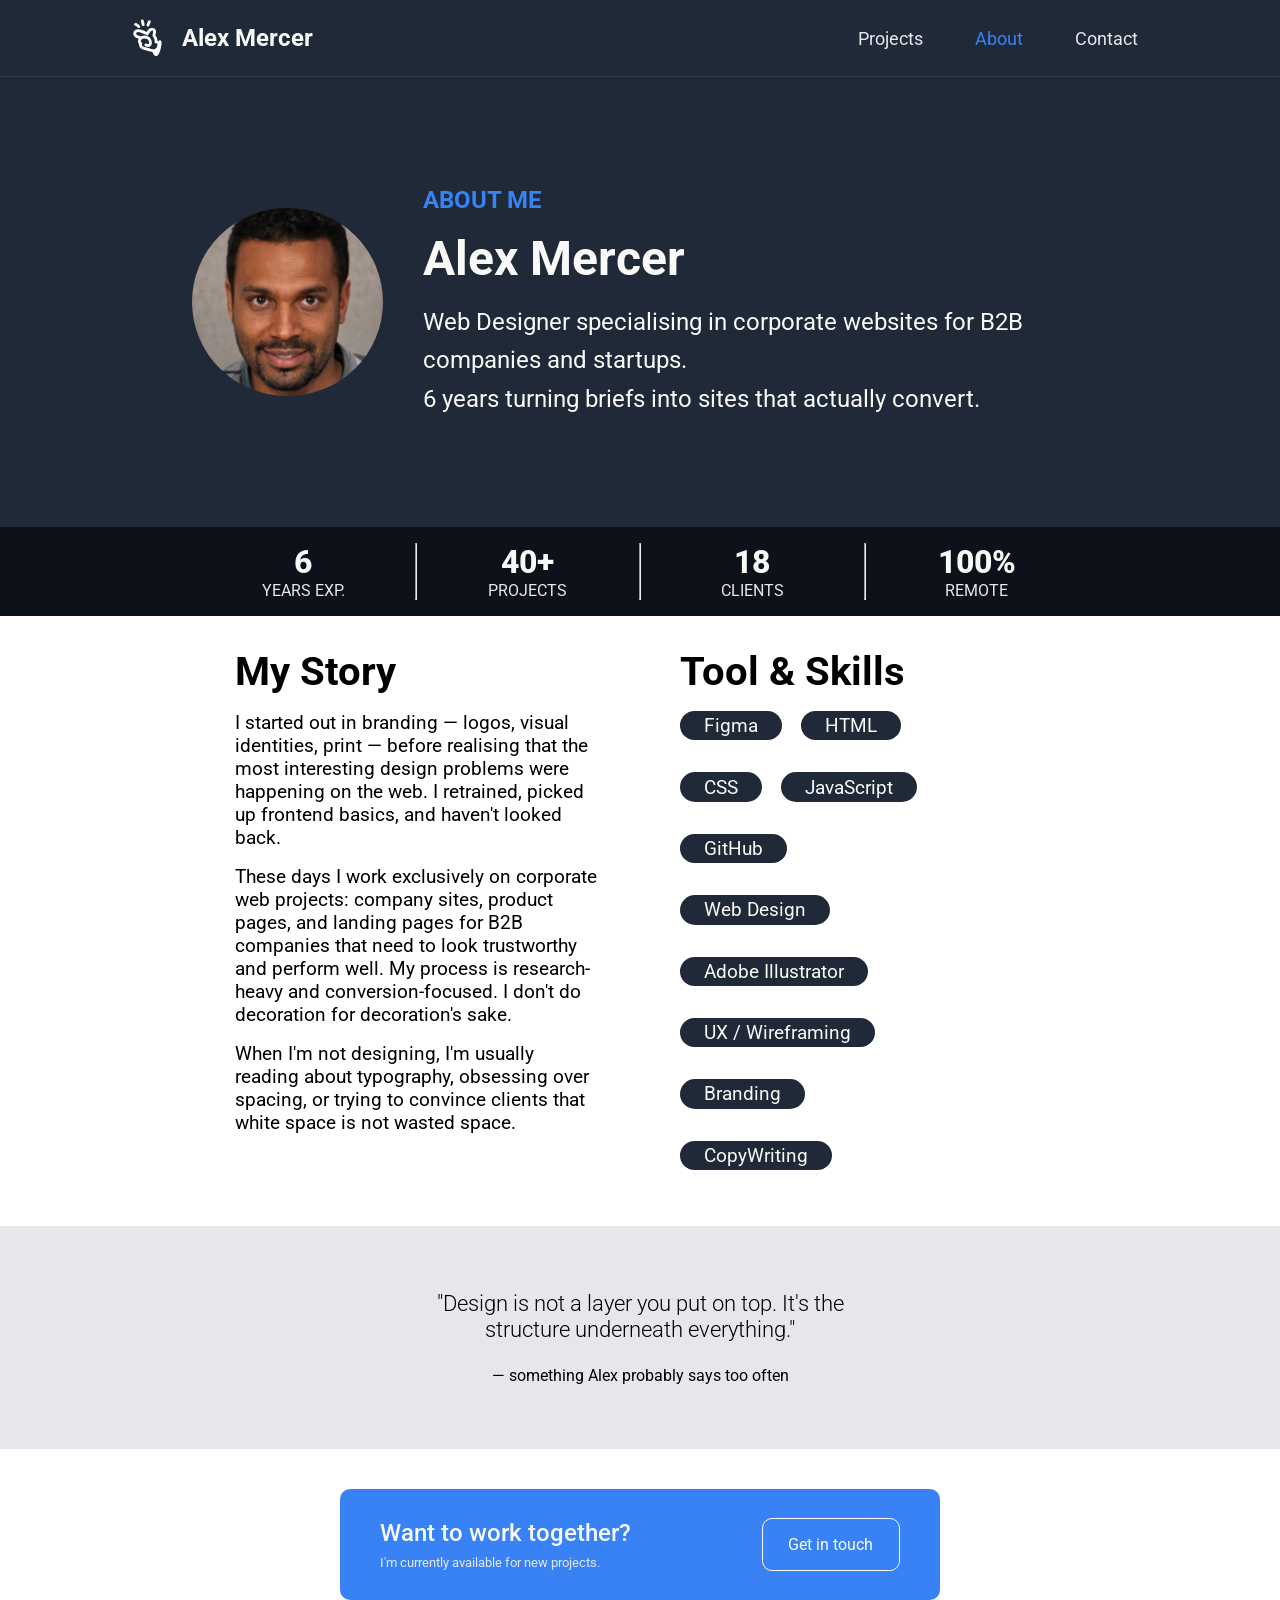
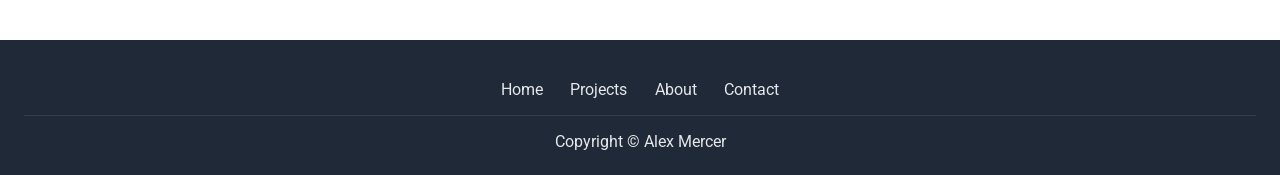
==== commit 926ac0fe: "Update HTML Consistency and final Bugfix" ====
--- a/about.html
+++ b/about.html
@@ -9,12 +9,12 @@
         content="We provide guidance in areas such as leadership development, process refinement, and growth planning - helping you stay resilient in an evolving marketplace.">
     <meta name="author" content="Paula, Daniele and Francesco">
 
-    <meta property="og:title" content="Website | by Group">
+    <meta property="og:title" content="Alex Mercer - About">
     <meta property="og:description"
         content="We provide guidance in areas such as leadership development, process refinement, and growth planning.">
     <meta property="og:type" content="website">
 
-    <title>About</title>
+    <title>Alex Mercer - About</title>
 
     <link rel="icon" href="assets/logos/logo.svg" type="image/svg+xml">
 
@@ -33,7 +33,7 @@
     <link rel="stylesheet" href="css/pages/about.css">
 </head>
 
-<body class="about-body-container">
+<body>
 
     <header class="header">
         <a href="index.html" class="header-logo">
@@ -51,19 +51,18 @@
             <nav class="nav">
                 <ul class="nav-items">
                     <li><a href="projects.html">Projects</a></li>
-                    <li><a class="current-page" href="about.html">About</a></li>
+                    <li><a class="current-page" href="about.html" aria-current="page">About</a></li>
                     <li><a href="contact.html">Contact</a></li>
                 </ul>
             </nav>
         </div>
     </header>
 
-    <main class="about-main-container">
+    <main>
         <section class="about-section1">
             <div class="about-section1-content">
                 <figure>
-                    <img src="/assets/img/Avatar.png" alt="">
-                    <figcaption></figcaption>
+                    <img src="assets/img/Avatar.png" alt="Portrait of Alex Mercer">
                 </figure>
 
                 <div class="about-section1-info">
@@ -147,10 +146,10 @@
         <section class="about-section5">
             <div class="about-section5-content">
                 <div>
-                    <h4>Want to work togheter?</h4>
-                    <p>I’m currently available for ner projects.</p>
+                    <h4>Want to work together?</h4>
+                    <p>I'm currently available for new projects.</p>
                 </div>
-                <a href="/contact.html">Get in touch</a>
+                <a href="contact.html">Get in touch</a>
             </div>
         </section>
     </main>
--- a/css/base.css
+++ b/css/base.css
@@ -3,8 +3,12 @@
     --color-dark: #1F2937;
     --color-darkest: #0d121a;
     --color-grey: #E5E7EB;
+    --color-grey-dark: #888;
+    --color-white-semi: rgba(245, 245, 245, 0.1);
 
     --color-accent: #3882F6;
+    --color-accent-hover: color-mix(in srgb, var(--color-accent) 85%, #000);
+    --color-accent-semi: rgba(56, 130, 246, 0.3);
 
     --color-error: #ff4d4f;
     --color-success: #52c41a;
--- a/css/components/header.css
+++ b/css/components/header.css
@@ -3,7 +3,7 @@
   justify-content: space-between;
   align-items: center;
   background-color: var(--color-dark);
-  border-bottom: 1px solid #f5f5f510;
+  border-bottom: 1px solid var(--color-white-semi);
   padding: 1.125rem 8rem;
 }
 
@@ -38,9 +38,8 @@
   transition: 0.15s ease-in-out;
 }
 
-.nav-items a:hover,
 .nav-items a:hover {
-  background-color: #304b7750;
+  background-color: var(--color-accent-semi);
   color: var(--color-accent);
 }
 
--- a/css/components/footer.css
+++ b/css/components/footer.css
@@ -1,7 +1,26 @@
 .footer {
-  width: 100%;
-  background-color: var(--color-dark);
-  text-align: center;
-  color: var(--color-grey);
-  padding: 2rem;
+    width: 100%;
+    background-color: var(--color-dark);
+    text-align: center;
+    color: var(--color-grey);
+    padding: 1.5rem;
+}
+
+.footer .nav-footer {
+    display: flex;
+    justify-content: center;
+    gap: 1.7rem;
+    margin-bottom: 1rem;
+    padding: 1rem;
+    border-bottom: 1px solid var(--color-white-semi);
+}
+
+footer .nav-footer a {
+    color: var(--color-grey);
+    transition: 0.15s ease-in-out;
+}
+
+footer .nav-footer a:hover,
+footer .nav-footer a:active {
+    color: var(--color-accent);
 }
--- a/css/pages/about.css
+++ b/css/pages/about.css
@@ -40,13 +40,13 @@
 
 .about-section1-info span {
     font-size: 1.5rem;
-    font-weight: bolder;
+    font-weight: 700;
     color: var(--color-accent);
 }
 
 .about-section1-info h1 {
     font-size: 3rem;
-    font-weight: bolder;
+    font-weight: 700;
 }
 
 .about-section1-info p {
@@ -108,7 +108,7 @@
 
 .about-section3 h3 {
     font-size: 2.5rem;
-    font-weight: bolder;
+    font-weight: 700;
 }
 
 .about-story p{
@@ -201,7 +201,7 @@
     color: var(--color-accent);
 }
 
-@media (max-width: 767px) {
+@media (max-width: 768px) {
 
     .about-section1-content {
         width: 90%;
